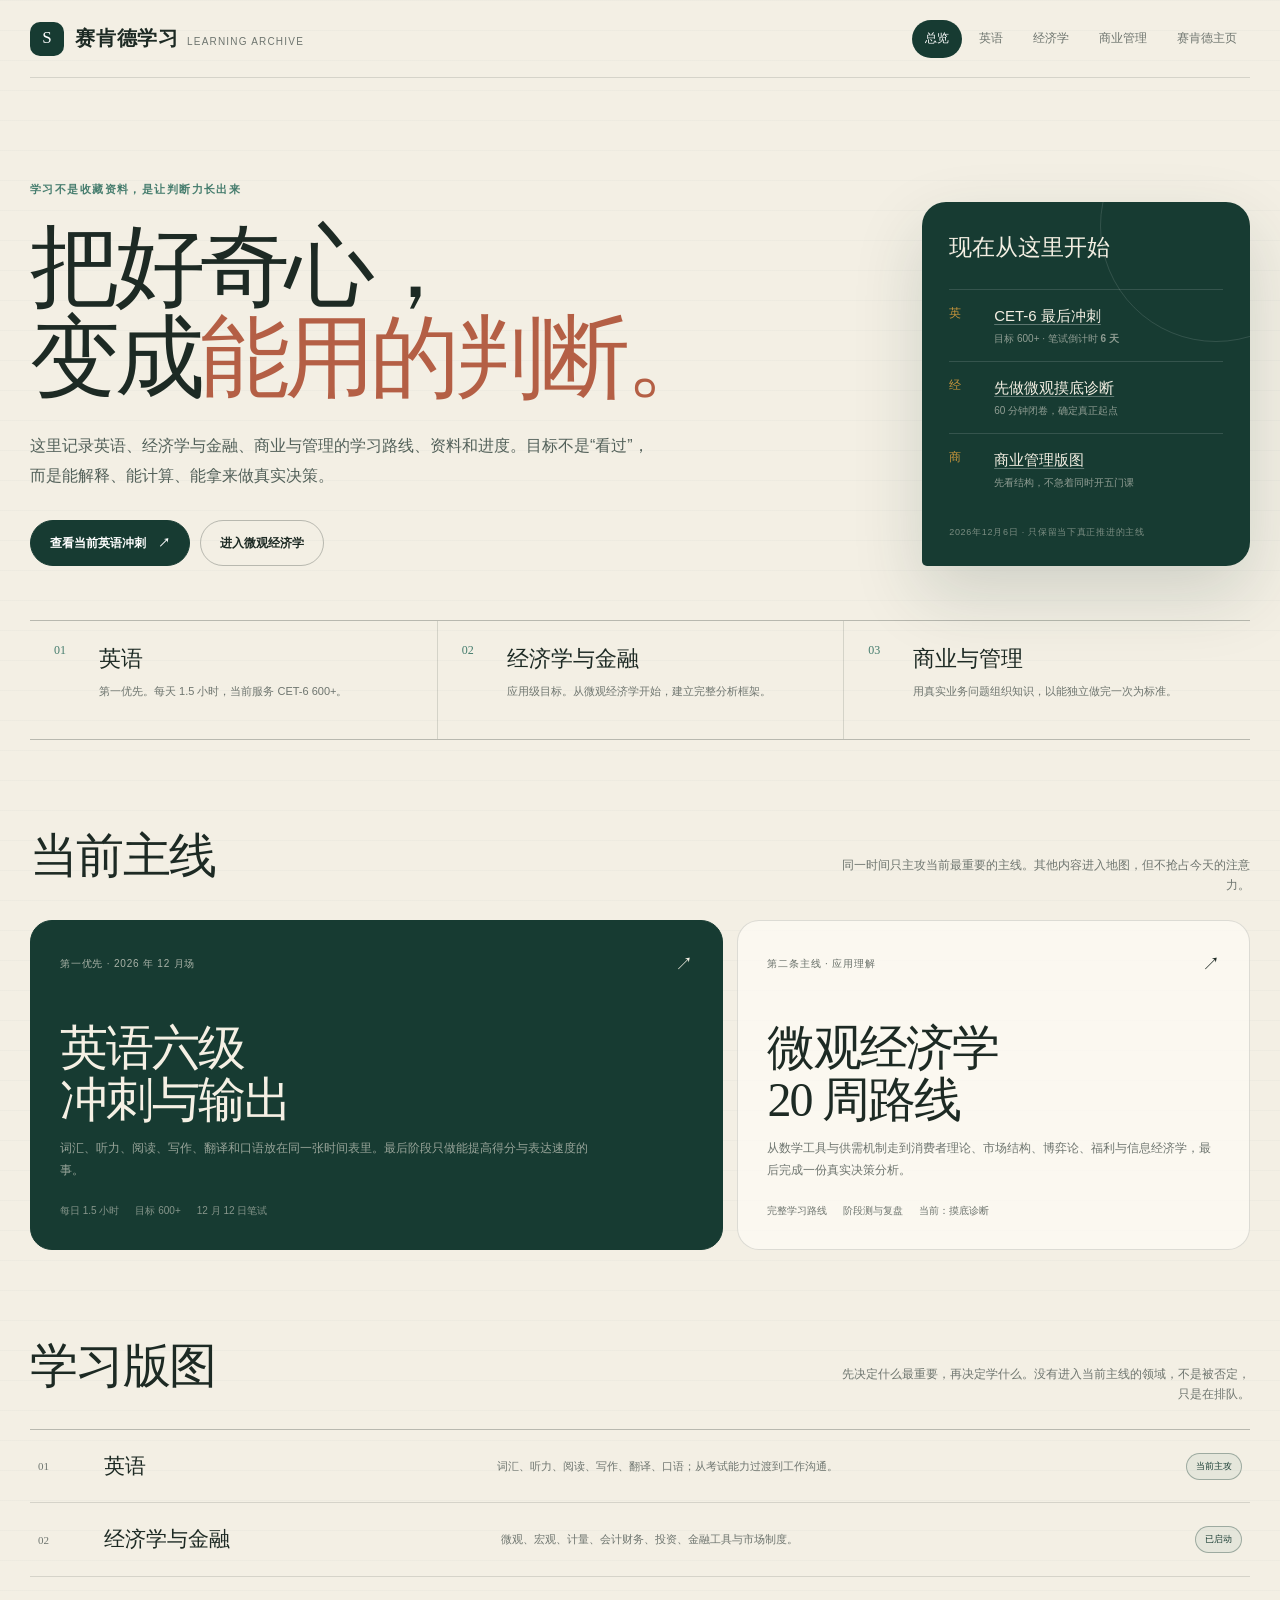
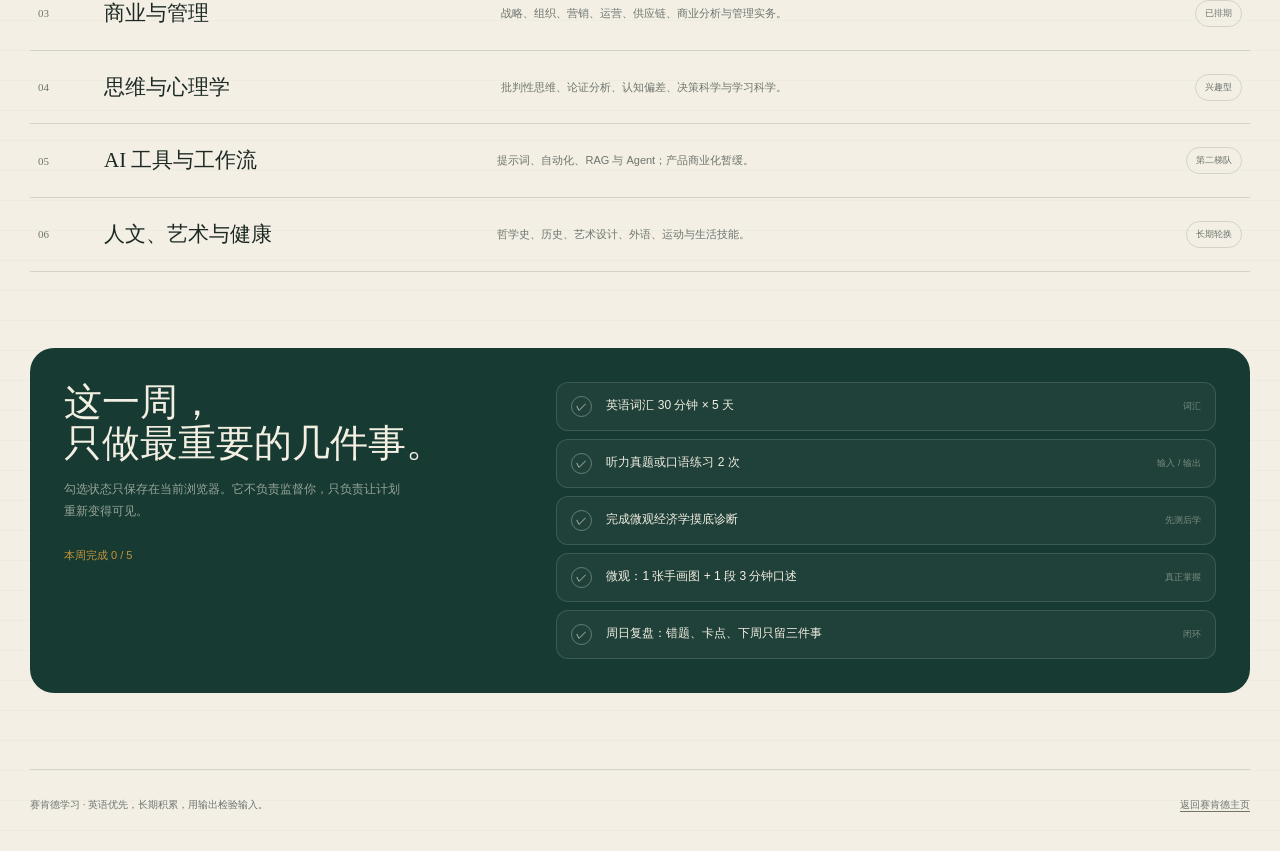
==== index.html @ c2c93872 "新增赛肯德学习站" ====
<!doctype html>
<html lang="zh-CN">
<head>
  <meta charset="utf-8" />
  <meta name="viewport" content="width=device-width, initial-scale=1, viewport-fit=cover" />
  <title>赛肯德学习｜把好奇心变成判断力</title>
  <meta name="description" content="赛肯德学习站：英语、经济学与金融、商业与管理的长期学习路线、资料与进度。" />
  <meta name="theme-color" content="#f3efe4" />
  <link rel="canonical" href="https://learn.saikende.cn/" />
  <meta property="og:title" content="赛肯德学习" />
  <meta property="og:description" content="英语、经济学与金融、商业与管理的长期学习档案。" />
  <meta property="og:url" content="https://learn.saikende.cn/" />
  <link rel="icon" href="data:image/svg+xml,%3Csvg xmlns='http://www.w3.org/2000/svg' viewBox='0 0 64 64'%3E%3Crect width='64' height='64' rx='17' fill='%23173b32'/%3E%3Cpath d='M18 18h28v7H18zm0 11h20v7H18zm0 11h28v7H18z' fill='%23f3efe4'/%3E%3C/svg%3E" />
  <link rel="stylesheet" href="./assets/site.css" />
  <link rel="stylesheet" href="./assets/content.css" />
</head>
<body>
  <header class="page-wrap site-head">
    <a class="brand" href="/" aria-label="赛肯德学习首页">
      <span class="brand-mark">S</span>
      <span class="brand-copy"><strong>赛肯德学习</strong><span>LEARNING ARCHIVE</span></span>
    </a>
    <nav class="site-nav" aria-label="主导航">
      <a href="/" aria-current="page">总览</a>
      <a href="./english/">英语</a>
      <a href="./economics/microeconomics/">经济学</a>
      <a href="./business/">商业管理</a>
      <a href="https://saikende.cn/">赛肯德主页</a>
    </nav>
  </header>

  <main class="page-wrap">
    <section class="home-hero" aria-labelledby="home-title">
      <div class="hero-copy">
        <p class="hero-mark">学习不是收藏资料，是让判断力长出来</p>
        <h1 id="home-title">把好奇心，<br />变成<em>能用的判断。</em></h1>
        <p class="hero-lead">这里记录英语、经济学与金融、商业与管理的学习路线、资料和进度。目标不是“看过”，而是能解释、能计算、能拿来做真实决策。</p>
        <div class="hero-actions">
          <a class="button button--primary" href="./english/">查看当前英语冲刺 <span aria-hidden="true">↗</span></a>
          <a class="button" href="./economics/microeconomics/">进入微观经济学</a>
        </div>
      </div>

      <aside class="today-card" aria-labelledby="today-title">
        <h2 id="today-title">现在从这里开始</h2>
        <ol class="today-list">
          <li>
            <span>英</span>
            <div><a href="./english/">CET-6 最后冲刺</a><small>目标 600+ · 笔试倒计时 <b data-days-to="2026-12-12">计算中</b></small></div>
          </li>
          <li>
            <span>经</span>
            <div><a href="./economics/microeconomics/diagnostic.html">先做微观摸底诊断</a><small>60 分钟闭卷，确定真正起点</small></div>
          </li>
          <li>
            <span>商</span>
            <div><a href="./business/">商业管理版图</a><small>先看结构，不急着同时开五门课</small></div>
          </li>
        </ol>
        <p class="today-date"><span data-current-date>今天</span> · 只保留当下真正推进的主线</p>
      </aside>
    </section>

    <section class="priority-band" aria-label="学习优先级">
      <article class="priority-item">
        <span>01</span>
        <div><h2>英语</h2><p>第一优先。每天 1.5 小时，当前服务 CET-6 600+。</p></div>
      </article>
      <article class="priority-item">
        <span>02</span>
        <div><h2>经济学与金融</h2><p>应用级目标。从微观经济学开始，建立完整分析框架。</p></div>
      </article>
      <article class="priority-item">
        <span>03</span>
        <div><h2>商业与管理</h2><p>用真实业务问题组织知识，以能独立做完一次为标准。</p></div>
      </article>
    </section>

    <section class="section" aria-labelledby="focus-title">
      <div class="section-heading">
        <h2 id="focus-title">当前主线</h2>
        <p>同一时间只主攻当前最重要的主线。其他内容进入地图，但不抢占今天的注意力。</p>
      </div>
      <div class="focus-grid">
        <a class="focus-card focus-card--dark" href="./english/">
          <div class="focus-top"><span class="focus-tag">第一优先 · 2026 年 12 月场</span><span class="focus-arrow" aria-hidden="true">↗</span></div>
          <h3>英语六级<br />冲刺与输出</h3>
          <p>词汇、听力、阅读、写作、翻译和口语放在同一张时间表里。最后阶段只做能提高得分与表达速度的事。</p>
          <div class="focus-meta"><span>每日 1.5 小时</span><span>目标 600+</span><span>12 月 12 日笔试</span></div>
        </a>
        <a class="focus-card" href="./economics/microeconomics/">
          <div class="focus-top"><span class="focus-tag">第二条主线 · 应用理解</span><span class="focus-arrow" aria-hidden="true">↗</span></div>
          <h3>微观经济学<br />20 周路线</h3>
          <p>从数学工具与供需机制走到消费者理论、市场结构、博弈论、福利与信息经济学，最后完成一份真实决策分析。</p>
          <div class="focus-meta"><span>完整学习路线</span><span>阶段测与复盘</span><span>当前：摸底诊断</span></div>
        </a>
      </div>
    </section>

    <section class="section" id="map" aria-labelledby="map-title">
      <div class="section-heading">
        <h2 id="map-title">学习版图</h2>
        <p>先决定什么最重要，再决定学什么。没有进入当前主线的领域，不是被否定，只是在排队。</p>
      </div>
      <ol class="map-list">
        <li class="map-row">
          <span>01</span><h3>英语</h3>
          <p>词汇、听力、阅读、写作、翻译、口语；从考试能力过渡到工作沟通。</p>
          <span class="map-status map-status--now">当前主攻</span>
        </li>
        <li class="map-row">
          <span>02</span><h3>经济学与金融</h3>
          <p>微观、宏观、计量、会计财务、投资、金融工具与市场制度。</p>
          <span class="map-status map-status--now">已启动</span>
        </li>
        <li class="map-row">
          <span>03</span><h3>商业与管理</h3>
          <p>战略、组织、营销、运营、供应链、商业分析与管理实务。</p>
          <span class="map-status">已排期</span>
        </li>
        <li class="map-row">
          <span>04</span><h3>思维与心理学</h3>
          <p>批判性思维、论证分析、认知偏差、决策科学与学习科学。</p>
          <span class="map-status">兴趣型</span>
        </li>
        <li class="map-row">
          <span>05</span><h3>AI 工具与工作流</h3>
          <p>提示词、自动化、RAG 与 Agent；产品商业化暂缓。</p>
          <span class="map-status">第二梯队</span>
        </li>
        <li class="map-row">
          <span>06</span><h3>人文、艺术与健康</h3>
          <p>哲学史、历史、艺术设计、外语、运动与生活技能。</p>
          <span class="map-status">长期轮换</span>
        </li>
      </ol>
    </section>

    <section class="section" aria-labelledby="weekly-title">
      <div class="weekly-panel" data-check-group>
        <div class="weekly-intro">
          <h2 id="weekly-title">这一周，<br />只做最重要的几件事。</h2>
          <p>勾选状态只保存在当前浏览器。它不负责监督你，只负责让计划重新变得可见。</p>
          <span class="weekly-count" data-check-count>本周进度</span>
        </div>
        <div class="check-list">
          <button class="check-item" type="button" data-check="words" aria-pressed="false"><span class="check-box">✓</span><span>英语词汇 30 分钟 × 5 天</span><small>词汇</small></button>
          <button class="check-item" type="button" data-check="listening" aria-pressed="false"><span class="check-box">✓</span><span>听力真题或口语练习 2 次</span><small>输入 / 输出</small></button>
          <button class="check-item" type="button" data-check="diagnostic" aria-pressed="false"><span class="check-box">✓</span><span>完成微观经济学摸底诊断</span><small>先测后学</small></button>
          <button class="check-item" type="button" data-check="micro" aria-pressed="false"><span class="check-box">✓</span><span>微观：1 张手画图 + 1 段 3 分钟口述</span><small>真正掌握</small></button>
          <button class="check-item" type="button" data-check="review" aria-pressed="false"><span class="check-box">✓</span><span>周日复盘：错题、卡点、下周只留三件事</span><small>闭环</small></button>
        </div>
      </div>
    </section>
  </main>

  <footer class="page-wrap site-footer">
    <p>赛肯德学习 · 英语优先，长期积累，用输出检验输入。</p>
    <p><a href="https://saikende.cn/">返回赛肯德主页</a></p>
  </footer>

  <script src="./assets/app.js"></script>
</body>
</html>
---- assets/site.css ----
:root {
  color-scheme: light;
  --paper: #f3efe4;
  --paper-2: #e9e2d3;
  --surface: #fffdf7;
  --ink: #1d2a24;
  --muted: #6e756f;
  --forest: #173b32;
  --forest-2: #245348;
  --mint: #467d6e;
  --ochre: #c5933b;
  --clay: #b45f45;
  --line: rgba(29, 42, 36, .14);
  --line-strong: rgba(29, 42, 36, .28);
  --focus: #b87420;
  --serif: "Songti SC", "STSong", "Noto Serif CJK SC", "Times New Roman", serif;
  --sans: "Hiragino Sans GB", "Microsoft YaHei", "Noto Sans CJK SC", sans-serif;
}
* { box-sizing: border-box; }
html { min-width: 320px; scroll-behavior: smooth; background: var(--paper); }
body {
  margin: 0;
  color: var(--ink);
  background:
    linear-gradient(rgba(23,59,50,.025) 1px, transparent 1px),
    var(--paper);
  background-size: 100% 30px;
  font-family: var(--sans);
  font-size: 15px;
  line-height: 1.65;
  overflow-x: hidden;
  -webkit-font-smoothing: antialiased;
  text-rendering: optimizeLegibility;
}
a { color: inherit; }
button { font: inherit; color: inherit; }
:focus-visible { outline: 3px solid var(--focus); outline-offset: 3px; }
.page-wrap { width: min(calc(100% - 40px), 1220px); margin: 0 auto; }

.site-head {
  min-height: 78px;
  display: flex;
  align-items: center;
  justify-content: space-between;
  gap: 28px;
  border-bottom: 1px solid var(--line);
}
.brand { display: inline-flex; align-items: center; gap: 11px; text-decoration: none; }
.brand-mark {
  display: grid;
  width: 34px;
  height: 34px;
  place-items: center;
  border-radius: 10px;
  color: #fff;
  background: var(--forest);
  font-family: var(--serif);
  font-size: 17px;
}
.brand-copy { display: flex; align-items: baseline; gap: 8px; }
.brand-copy strong { font-family: var(--serif); font-size: 20px; font-weight: 600; letter-spacing: .04em; }
.brand-copy span { color: var(--muted); font-size: 10px; letter-spacing: .12em; }
.site-nav { display: flex; align-items: center; gap: 4px; }
.site-nav a {
  display: inline-flex;
  align-items: center;
  min-height: 38px;
  padding: 0 13px;
  border-radius: 999px;
  color: var(--muted);
  font-size: 12px;
  text-decoration: none;
  transition: color .16s ease, background .16s ease;
}
.site-nav a:hover { color: var(--ink); background: rgba(255,255,255,.55); }
.site-nav a[aria-current="page"] { color: #fff; background: var(--forest); }
.home-hero {
  display: grid;
  grid-template-columns: minmax(0, 1.42fr) minmax(300px, .58fr);
  gap: clamp(38px, 7vw, 96px);
  align-items: end;
  padding: clamp(52px, 8vw, 106px) 0 54px;
}
.hero-copy { max-width: 760px; }
.hero-mark { margin: 0 0 22px; color: var(--mint); font-size: 11px; font-weight: 700; letter-spacing: .13em; }
.home-hero h1,
.track-hero h1 {
  margin: 0;
  font-family: var(--serif);
  font-size: clamp(50px, 7vw, 92px);
  font-weight: 500;
  line-height: 1.02;
  letter-spacing: -.055em;
}
.home-hero h1 em { font-style: normal; color: var(--clay); }
.hero-lead { max-width: 630px; margin: 28px 0 0; color: #526059; font-size: 16px; line-height: 1.85; }
.hero-actions { display: flex; flex-wrap: wrap; gap: 10px; margin-top: 30px; }
.button {
  display: inline-flex;
  align-items: center;
  gap: 12px;
  min-height: 46px;
  padding: 0 19px;
  border: 1px solid var(--line-strong);
  border-radius: 999px;
  font-size: 12px;
  font-weight: 650;
  text-decoration: none;
  transition: transform .18s ease, background .18s ease;
}
.button:hover { transform: translateY(-2px); }
.button--primary { color: #fff; background: var(--forest); border-color: var(--forest); }
.today-card {
  position: relative;
  overflow: hidden;
  padding: 27px;
  border-radius: 24px 24px 24px 5px;
  color: #f4efe3;
  background: var(--forest);
  box-shadow: 0 28px 70px rgba(23,59,50,.16);
}
.today-card::before {
  position: absolute;
  top: -92px;
  right: -82px;
  width: 230px;
  height: 230px;
  border: 1px solid rgba(255,255,255,.12);
  border-radius: 50%;
  content: "";
}
.today-card h2 { margin: 0 0 22px; font-family: var(--serif); font-size: 23px; font-weight: 500; }
.today-list { display: grid; gap: 0; margin: 0; padding: 0; list-style: none; }
.today-list li { display: grid; grid-template-columns: 34px 1fr; gap: 11px; padding: 14px 0; border-top: 1px solid rgba(255,255,255,.13); }
.today-list span { color: var(--ochre); font-family: var(--serif); font-size: 12px; }
.today-list a { text-decoration-color: rgba(255,255,255,.3); text-underline-offset: 3px; }
.today-list small { display: block; margin-top: 2px; color: rgba(244,239,227,.55); font-size: 10px; }
.today-date { margin: 19px 0 0; color: rgba(244,239,227,.45); font-size: 9px; letter-spacing: .08em; }

.priority-band {
  display: grid;
  grid-template-columns: repeat(3, 1fr);
  margin: 0 0 76px;
  border-top: 1px solid var(--line-strong);
  border-bottom: 1px solid var(--line-strong);
}
.priority-item { min-height: 118px; padding: 20px 24px; display: grid; grid-template-columns: 32px 1fr; gap: 13px; }
.priority-item + .priority-item { border-left: 1px solid var(--line); }
.priority-item > span { color: var(--mint); font-family: var(--serif); font-size: 12px; }
.priority-item h2 { margin: 0 0 5px; font-family: var(--serif); font-size: 22px; font-weight: 500; }
.priority-item p { margin: 0; color: var(--muted); font-size: 11px; line-height: 1.6; }

.section { padding: 0 0 76px; }
.section-heading { display: flex; align-items: end; justify-content: space-between; gap: 24px; margin-bottom: 24px; }
.section-heading h2 { margin: 0; font-family: var(--serif); font-size: clamp(32px, 4vw, 48px); font-weight: 500; letter-spacing: -.035em; }
.section-heading p { max-width: 410px; margin: 0; color: var(--muted); font-size: 12px; line-height: 1.7; text-align: right; }
.focus-grid { display: grid; grid-template-columns: 1.15fr .85fr; gap: 14px; }
.focus-card {
  position: relative;
  min-height: 330px;
  padding: 29px;
  display: flex;
  flex-direction: column;
  border: 1px solid var(--line);
  border-radius: 22px;
  background: rgba(255,253,247,.68);
  text-decoration: none;
  transition: transform .2s ease, border-color .2s ease;
}
.focus-card:hover { transform: translateY(-3px); border-color: var(--line-strong); }
.focus-card--dark { color: #f5f0e4; background: var(--forest); border-color: var(--forest); }
.focus-top { display: flex; align-items: center; justify-content: space-between; gap: 16px; }
.focus-tag { font-size: 10px; letter-spacing: .08em; opacity: .66; }
.focus-arrow { font-size: 18px; }
.focus-card h3 { max-width: 560px; margin: auto 0 12px; font-family: var(--serif); font-size: clamp(32px, 4vw, 48px); font-weight: 500; line-height: 1.08; letter-spacing: -.04em; }
.focus-card p { max-width: 540px; margin: 0; color: var(--muted); font-size: 12px; line-height: 1.8; }
.focus-card--dark p { color: rgba(245,240,228,.58); }
.focus-meta { display: flex; flex-wrap: wrap; gap: 8px 16px; margin-top: 22px; color: var(--muted); font-size: 10px; }
.focus-card--dark .focus-meta { color: rgba(245,240,228,.5); }

.map-list { margin: 0; padding: 0; list-style: none; border-top: 1px solid var(--line-strong); }
.map-row { display: grid; grid-template-columns: 48px minmax(150px, .56fr) 1fr auto; gap: 18px; align-items: center; padding: 19px 8px; border-bottom: 1px solid var(--line); }
.map-row > span:first-child { color: var(--muted); font-family: var(--serif); font-size: 11px; }
.map-row h3 { margin: 0; font-family: var(--serif); font-size: 21px; font-weight: 500; }
.map-row p { margin: 0; color: var(--muted); font-size: 11px; line-height: 1.7; }
.map-status { padding: 5px 9px; border: 1px solid var(--line); border-radius: 999px; color: var(--muted); font-size: 9px; white-space: nowrap; }
.map-status--now { color: var(--forest); border-color: rgba(23,59,50,.35); background: rgba(70,125,110,.08); }

.weekly-panel {
  display: grid;
  grid-template-columns: .82fr 1.18fr;
  gap: 34px;
  padding: 34px;
  border-radius: 24px;
  color: #f4efe3;
  background: var(--forest);
}
.weekly-intro h2 { margin: 0 0 14px; font-family: var(--serif); font-size: 38px; font-weight: 500; line-height: 1.1; }
.weekly-intro p { max-width: 340px; margin: 0; color: rgba(244,239,227,.58); font-size: 12px; line-height: 1.8; }
.weekly-count { display: inline-block; margin-top: 24px; color: var(--ochre); font-size: 11px; }
.check-list { display: grid; gap: 8px; }
.check-item {
  width: 100%;
  min-height: 49px;
  padding: 10px 14px;
  display: grid;
  grid-template-columns: 24px 1fr auto;
  gap: 11px;
  align-items: center;
  border: 1px solid rgba(255,255,255,.13);
  border-radius: 12px;
  color: #f4efe3;
  background: rgba(255,255,255,.035);
  text-align: left;
  cursor: pointer;
}
.check-box { display: grid; width: 21px; height: 21px; place-items: center; border: 1px solid rgba(255,255,255,.3); border-radius: 50%; font-size: 11px; }
.check-item span:nth-child(2) { font-size: 12px; }
.check-item small { color: rgba(244,239,227,.43); font-size: 9px; }
.check-item[aria-pressed="true"] { color: rgba(244,239,227,.5); background: rgba(255,255,255,.07); }
.check-item[aria-pressed="true"] span:nth-child(2) { text-decoration: line-through; }
.check-item[aria-pressed="true"] .check-box { color: var(--forest); background: var(--ochre); border-color: var(--ochre); }

.site-footer { display: flex; justify-content: space-between; gap: 24px; padding: 27px 0 38px; border-top: 1px solid var(--line); color: var(--muted); font-size: 10px; }
.site-footer p { margin: 0; }
.site-footer a { text-underline-offset: 3px; }

.track-hero { display: grid; grid-template-columns: 1.3fr .7fr; gap: 40px; align-items: end; padding: 58px 0 48px; border-bottom: 1px solid var(--line-strong); }
.track-hero h1 { font-size: clamp(48px, 6vw, 82px); }
.track-hero .hero-lead { max-width: 680px; }
.track-aside { padding: 24px 0 2px; }
.stat-grid { display: grid; grid-template-columns: repeat(2, 1fr); gap: 1px; background: var(--line); border: 1px solid var(--line); }
.stat { padding: 17px; background: var(--surface); }
.stat small { display: block; margin-bottom: 7px; color: var(--muted); font-size: 9px; }
.stat strong { font-family: var(--serif); font-size: 23px; font-weight: 500; }
.back-link { display: inline-flex; margin-bottom: 18px; color: var(--muted); font-size: 10px; text-decoration: none; }
.back-link:hover { color: var(--ink); }

@media (max-width: 880px) {
  .home-hero, .track-hero { grid-template-columns: 1fr; }
  .today-card { max-width: 600px; }
  .priority-band { grid-template-columns: 1fr; }
  .priority-item + .priority-item { border-top: 1px solid var(--line); border-left: 0; }
  .focus-grid, .weekly-panel { grid-template-columns: 1fr; }
  .map-row { grid-template-columns: 36px 1fr auto; }
  .map-row p { grid-column: 2 / -1; }
  .track-aside { max-width: 580px; }
}
@media (max-width: 620px) {
  .page-wrap { width: min(calc(100% - 28px), 1220px); }
  .site-head { min-height: 68px; align-items: center; flex-wrap: wrap; gap: 6px; padding: 13px 0 10px; }
  .brand-copy span { display: none; }
  .site-nav { flex: 0 0 100%; gap: 2px; justify-content: space-between; }
  .site-nav a { min-height: 31px; padding: 0 7px; font-size: 10px; }
  .home-hero { padding: 38px 0 36px; }
  .home-hero h1 { font-size: clamp(38px, 11vw, 50px); }
  .hero-lead { font-size: 14px; }
  .priority-band { margin-bottom: 56px; }
  .section { padding-bottom: 56px; }
  .section-heading { display: block; }
  .section-heading p { margin-top: 10px; text-align: left; }
  .focus-card { min-height: 290px; padding: 23px; }
  .map-row { grid-template-columns: 30px 1fr; gap: 10px 12px; }
  .map-status { justify-self: start; grid-column: 2; }
  .weekly-panel { padding: 24px 19px; }
  .check-item { grid-template-columns: 24px 1fr; }
  .check-item small { display: none; }
  .site-footer { display: block; line-height: 1.7; }
  .site-footer p + p { margin-top: 6px; }
  .track-hero { padding: 40px 0 36px; }
  .track-hero h1 { font-size: clamp(43px, 13vw, 60px); }
}
@media (prefers-reduced-motion: reduce) {
  html { scroll-behavior: auto; }
  *, *::before, *::after { transition-duration: .01ms !important; }
}
---- assets/content.css ----
.article-shell {
  display: grid;
  grid-template-columns: 220px minmax(0, 1fr);
  gap: clamp(38px, 7vw, 92px);
  padding: 48px 0 78px;
}
.side-index { position: sticky; top: 24px; align-self: start; }
.side-index h2 { margin: 0 0 15px; color: var(--muted); font-size: 9px; font-weight: 650; letter-spacing: .11em; }
.side-index nav { display: grid; gap: 0; border-top: 1px solid var(--line); }
.side-index a { padding: 10px 0; border-bottom: 1px solid var(--line); color: var(--muted); font-size: 11px; line-height: 1.5; text-decoration: none; }
.side-index a:hover { color: var(--ink); }
.side-note { margin: 20px 0 0; color: var(--muted); font-size: 9px; line-height: 1.7; }
.content { min-width: 0; max-width: 840px; }
.content-section { padding: 0 0 54px; scroll-margin-top: 24px; }
.content-section + .content-section { border-top: 1px solid var(--line); padding-top: 44px; }
.section-kicker { margin: 0 0 7px; color: var(--mint); font-size: 9px; font-weight: 700; letter-spacing: .1em; }
.content h2 { margin: 0 0 18px; font-family: var(--serif); font-size: clamp(29px, 3.4vw, 41px); font-weight: 500; line-height: 1.15; letter-spacing: -.035em; }
.content h3 { margin: 0 0 9px; font-family: var(--serif); font-size: 24px; font-weight: 500; line-height: 1.25; }
.content p { margin: 0 0 15px; color: #536159; font-size: 13px; line-height: 1.9; }
.content p strong { color: var(--ink); }
.lead-box {
  margin: 0 0 28px;
  padding: 24px 26px;
  border-left: 3px solid var(--ochre);
  border-radius: 0 16px 16px 0;
  background: rgba(255,253,247,.7);
}
.lead-box p:last-child { margin-bottom: 0; }
.rule-grid { display: grid; grid-template-columns: repeat(3, 1fr); gap: 10px; margin: 22px 0 0; }
.rule { min-height: 130px; padding: 18px; border: 1px solid var(--line); border-radius: 16px; background: rgba(255,253,247,.55); }
.rule span { color: var(--clay); font-family: var(--serif); font-size: 12px; }
.rule h3 { margin: 22px 0 5px; font-size: 18px; }
.rule p { margin: 0; font-size: 10px; line-height: 1.7; }
.stage-list { display: grid; gap: 10px; }
.stage {
  padding: 0;
  border: 1px solid var(--line);
  border-radius: 16px;
  background: rgba(255,253,247,.62);
  overflow: hidden;
}
.stage summary {
  padding: 19px 21px;
  display: grid;
  grid-template-columns: 54px 1fr auto;
  gap: 15px;
  align-items: center;
  cursor: pointer;
  list-style: none;
}
.stage summary::-webkit-details-marker { display: none; }
.stage summary > span:first-child { color: var(--mint); font-family: var(--serif); font-size: 11px; }
.stage summary h3 { margin: 0; font-size: 20px; }
.stage summary small { display: block; margin-top: 2px; color: var(--muted); font-size: 9px; }
.stage summary::after { content: "+"; color: var(--muted); font-family: var(--serif); font-size: 20px; }
.stage[open] summary::after { content: "−"; }
.stage[open] summary { border-bottom: 1px solid var(--line); background: rgba(70,125,110,.055); }
.stage-body { padding: 21px; }
.stage-body p:last-child { margin-bottom: 0; }
.dod-list { margin: 13px 0 0; padding: 0 0 0 19px; color: #536159; font-size: 12px; line-height: 1.8; }
.dod-list li { padding-left: 3px; }
.dod-list li::marker { color: var(--mint); }
.example { margin-top: 18px; padding: 14px 16px; border-radius: 11px; color: #6c4a29; background: #f3e6cb; font-size: 11px; line-height: 1.75; }
.example strong { color: #50331a; }

.diagnostic-actions { display: flex; flex-wrap: wrap; gap: 10px; margin: 22px 0 34px; }
.question-group { padding: 0 0 45px; }
.question-group + .question-group { border-top: 1px solid var(--line); padding-top: 40px; }
.group-head { display: grid; grid-template-columns: 44px 1fr auto; gap: 16px; align-items: baseline; margin-bottom: 22px; }
.group-letter { display: grid; width: 38px; height: 38px; place-items: center; border-radius: 50%; color: #fff; background: var(--forest); font-family: var(--serif); font-size: 16px; }
.group-head h2 { margin: 0; }
.group-head span { color: var(--muted); font-size: 10px; }
.question { padding: 17px 0; border-top: 1px solid rgba(29,42,36,.09); }
.question:first-of-type { border-top: 0; }
.question h3 { display: grid; grid-template-columns: 38px 1fr; gap: 7px; margin: 0 0 6px; font-family: var(--sans); font-size: 13px; font-weight: 650; line-height: 1.7; }
.question h3 span { color: var(--clay); font-family: var(--serif); font-weight: 500; }
.question p { margin: 0 0 0 45px; font-size: 12px; line-height: 1.8; }
.answer-key { margin-top: 12px; padding: 24px; border-radius: 18px; color: #f4efe3; background: var(--forest); }
.answer-key summary { cursor: pointer; font-family: var(--serif); font-size: 23px; }
.answer-table { width: 100%; margin-top: 20px; border-collapse: collapse; font-size: 11px; line-height: 1.7; }
.answer-table th, .answer-table td { padding: 11px 12px; border-top: 1px solid rgba(255,255,255,.13); text-align: left; vertical-align: top; }
.answer-table th { width: 58px; color: var(--ochre); font-family: var(--serif); font-weight: 500; }
.score-table { width: 100%; margin: 15px 0 0; border-collapse: collapse; font-size: 12px; }
.score-table th, .score-table td { padding: 12px 14px; border-bottom: 1px solid var(--line); text-align: left; }
.score-table th { color: var(--muted); font-size: 9px; font-weight: 650; letter-spacing: .05em; }
.score-table td:first-child { font-family: var(--serif); font-size: 17px; }
.signal-list { margin: 18px 0 0; padding: 0; list-style: none; }
.signal-list li { padding: 10px 0 10px 22px; border-top: 1px solid var(--line); color: #536159; font-size: 11px; }
.signal-list li::before { float: left; margin-left: -22px; color: var(--clay); content: "→"; }

.exam-strip { display: grid; grid-template-columns: repeat(3, 1fr); gap: 1px; margin: 0 0 38px; border: 1px solid var(--line); background: var(--line); }
.exam-strip div { min-height: 116px; padding: 18px; background: var(--surface); }
.exam-strip small { display: block; margin-bottom: 8px; color: var(--muted); font-size: 9px; }
.exam-strip strong { font-family: var(--serif); font-size: 27px; font-weight: 500; line-height: 1.2; }
.exam-strip p { margin: 5px 0 0; color: var(--muted); font-size: 9px; line-height: 1.5; }
.week-plan { margin: 0; padding: 0; list-style: none; border-top: 1px solid var(--line-strong); }
.week-plan li { display: grid; grid-template-columns: 130px 1fr; gap: 22px; padding: 20px 0; border-bottom: 1px solid var(--line); }
.week-plan time { color: var(--clay); font-family: var(--serif); font-size: 14px; }
.week-plan h3 { margin: 0 0 4px; font-size: 19px; }
.week-plan p { margin: 0; font-size: 11px; }
.daily-table, .map-table { width: 100%; border-collapse: collapse; font-size: 11px; }
.daily-table th, .daily-table td, .map-table th, .map-table td { padding: 12px 10px; border-bottom: 1px solid var(--line); text-align: left; vertical-align: top; }
.daily-table th, .map-table th { color: var(--muted); font-size: 9px; font-weight: 650; letter-spacing: .04em; }
.daily-table td:first-child { font-family: var(--serif); font-size: 15px; white-space: nowrap; }
.resource-list { margin: 0; padding: 0; list-style: none; border-top: 1px solid var(--line); }
.resource-list li { display: grid; grid-template-columns: 120px 1fr; gap: 18px; padding: 14px 0; border-bottom: 1px solid var(--line); font-size: 11px; }
.resource-list span { color: var(--muted); }
.resource-list a { text-underline-offset: 3px; }
.layer { padding: 20px 0; border-top: 1px solid var(--line); }
.layer-head { display: flex; align-items: baseline; justify-content: space-between; gap: 18px; }
.layer h3 { margin: 0; }
.layer-head span { color: var(--muted); font-size: 9px; }
.layer p { margin: 8px 0 0; }
.tag-list { display: flex; flex-wrap: wrap; gap: 6px; margin-top: 13px; }
.tag { padding: 5px 9px; border: 1px solid var(--line); border-radius: 999px; color: var(--muted); font-size: 9px; }

@media (max-width: 820px) {
  .article-shell { grid-template-columns: 1fr; padding-top: 34px; }
  .side-index { position: static; }
  .side-index nav { grid-template-columns: repeat(2, 1fr); }
  .side-index a { padding-right: 10px; }
  .side-note { display: none; }
  .content { max-width: none; }
}
@media (max-width: 620px) {
  .rule-grid, .exam-strip { grid-template-columns: 1fr; }
  .stage summary { grid-template-columns: 40px 1fr auto; padding: 16px; }
  .stage summary h3 { font-size: 18px; }
  .stage-body { padding: 17px; }
  .group-head { grid-template-columns: 38px 1fr; }
  .group-head span { grid-column: 2; }
  .question p { margin-left: 0; }
  .answer-key { padding: 18px; }
  .answer-table th, .answer-table td { padding: 9px 7px; }
  .week-plan li { grid-template-columns: 1fr; gap: 6px; }
  .resource-list li { grid-template-columns: 1fr; gap: 3px; }
  .side-index nav { grid-template-columns: 1fr 1fr; }
}
@media print {
  .site-head, .site-footer, .diagnostic-actions, .back-link { display: none !important; }
  body { background: #fff; }
  .page-wrap { width: 100%; }
  .track-hero { padding-top: 0; }
  .article-shell { display: block; padding: 0; }
  .answer-key { color: #000; background: #fff; border: 1px solid #bbb; }
  .answer-table th, .answer-table td { border-color: #bbb; }
  .answer-table th { color: #000; }
}
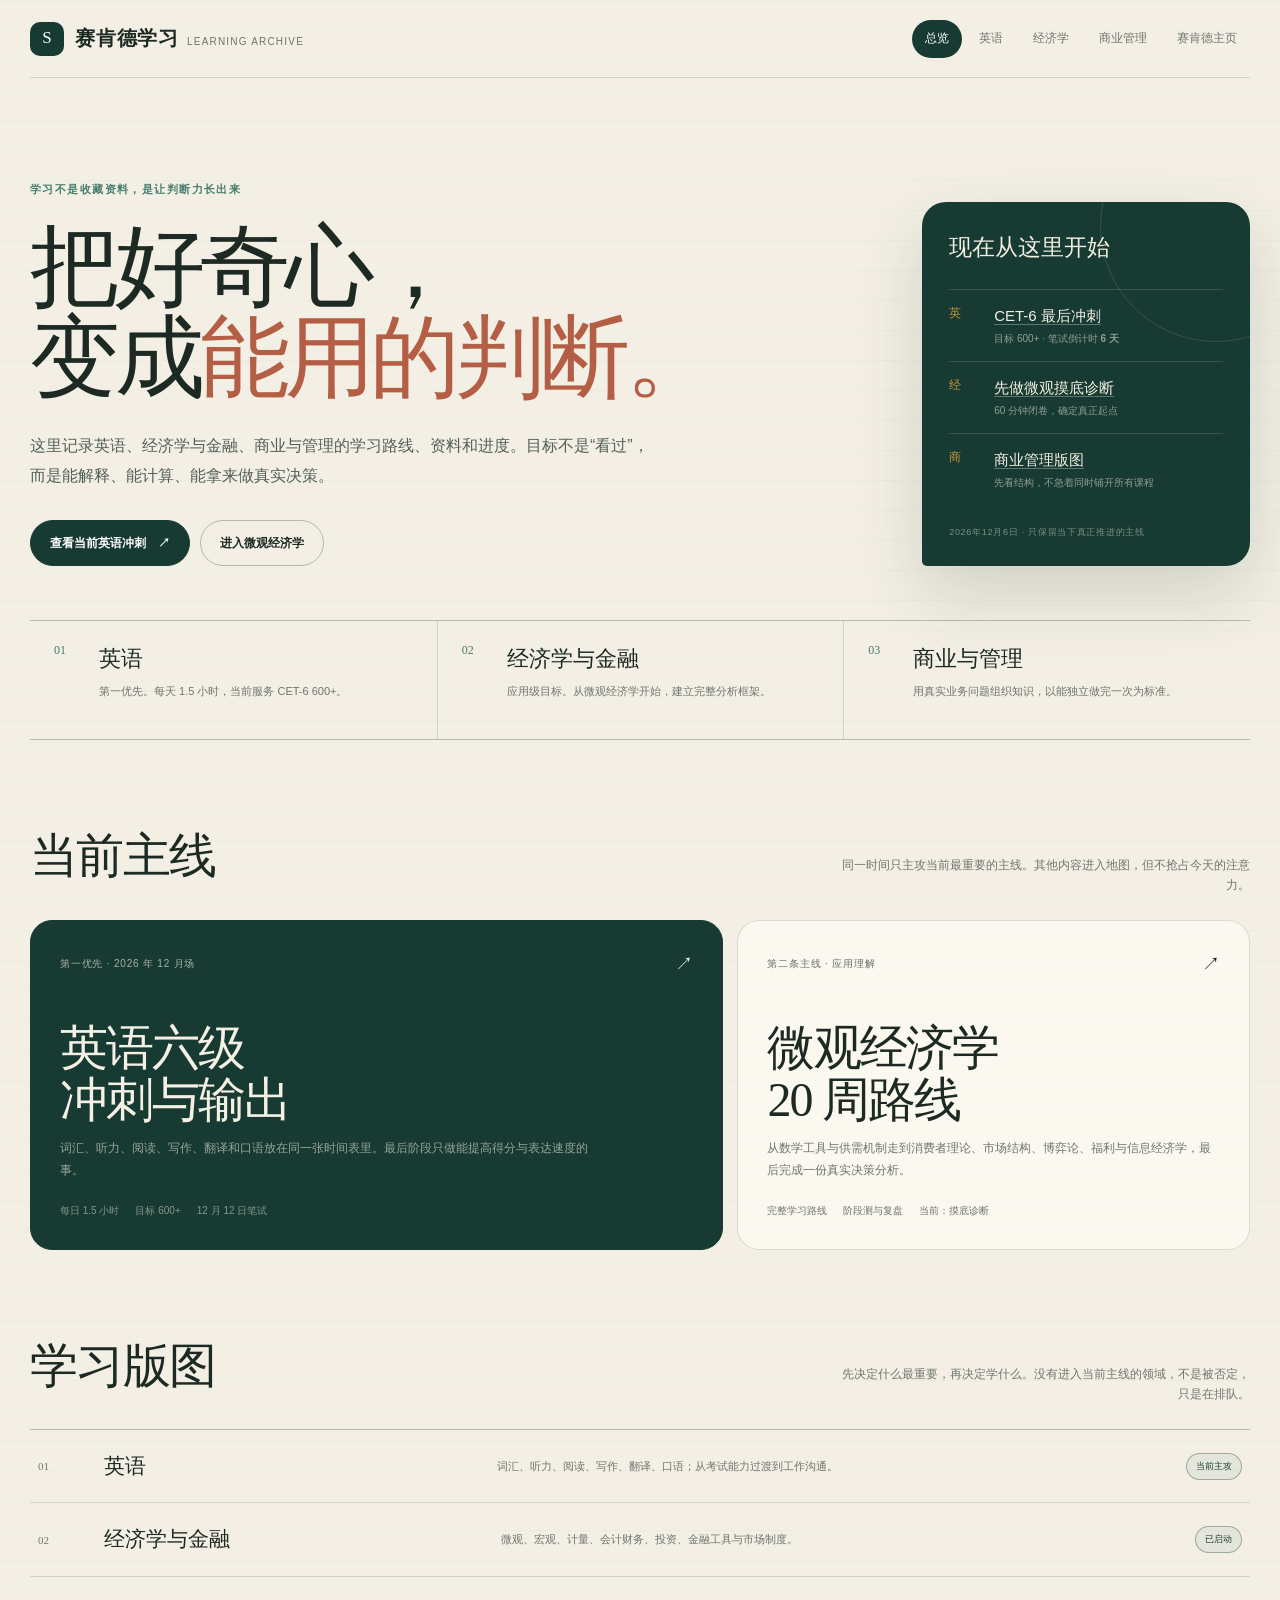
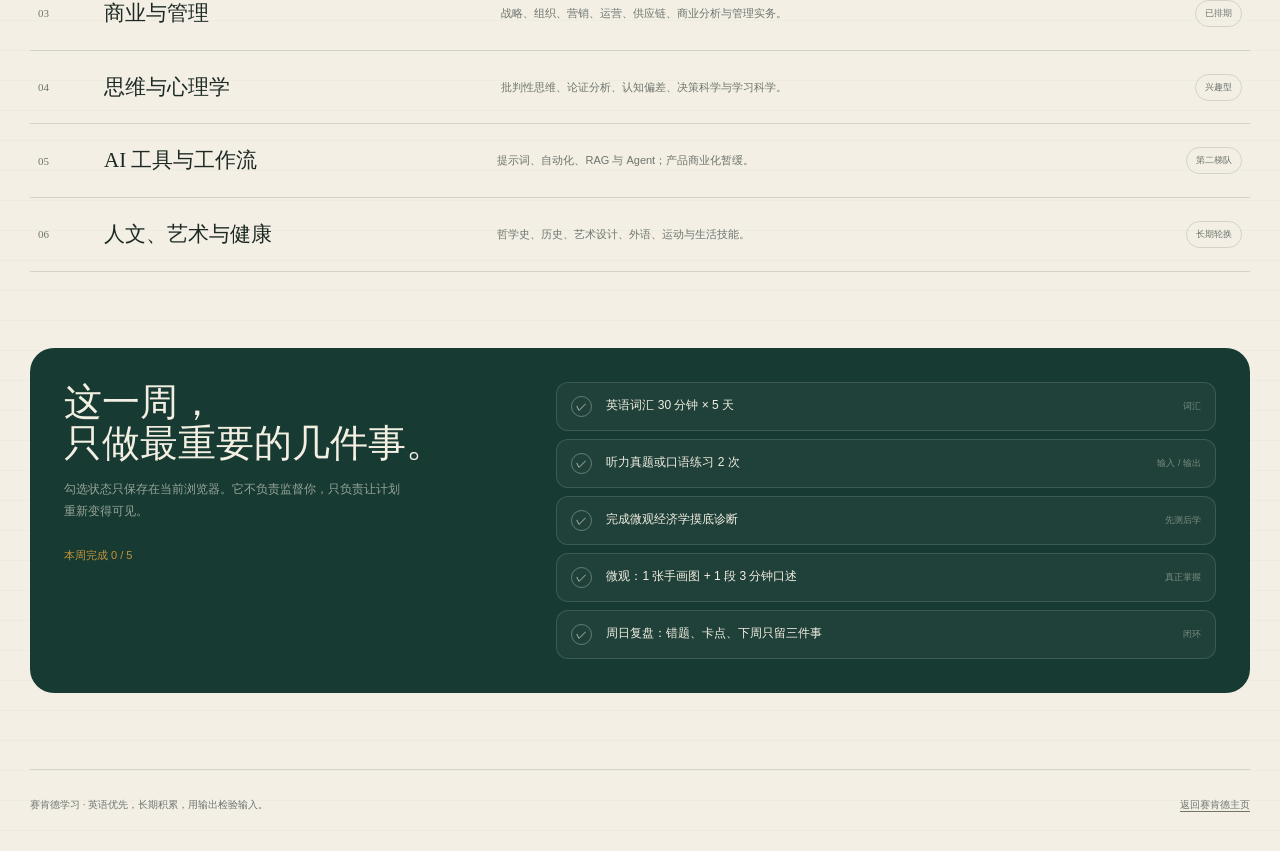
==== commit 0ac55635: "移除界面的固定数量表达" ====
--- a/index.html
+++ b/index.html
@@ -54,7 +54,7 @@
           </li>
           <li>
             <span>商</span>
-            <div><a href="./business/">商业管理版图</a><small>先看结构，不急着同时开五门课</small></div>
+            <div><a href="./business/">商业管理版图</a><small>先看结构，不急着同时铺开所有课程</small></div>
           </li>
         </ol>
         <p class="today-date"><span data-current-date>今天</span> · 只保留当下真正推进的主线</p>
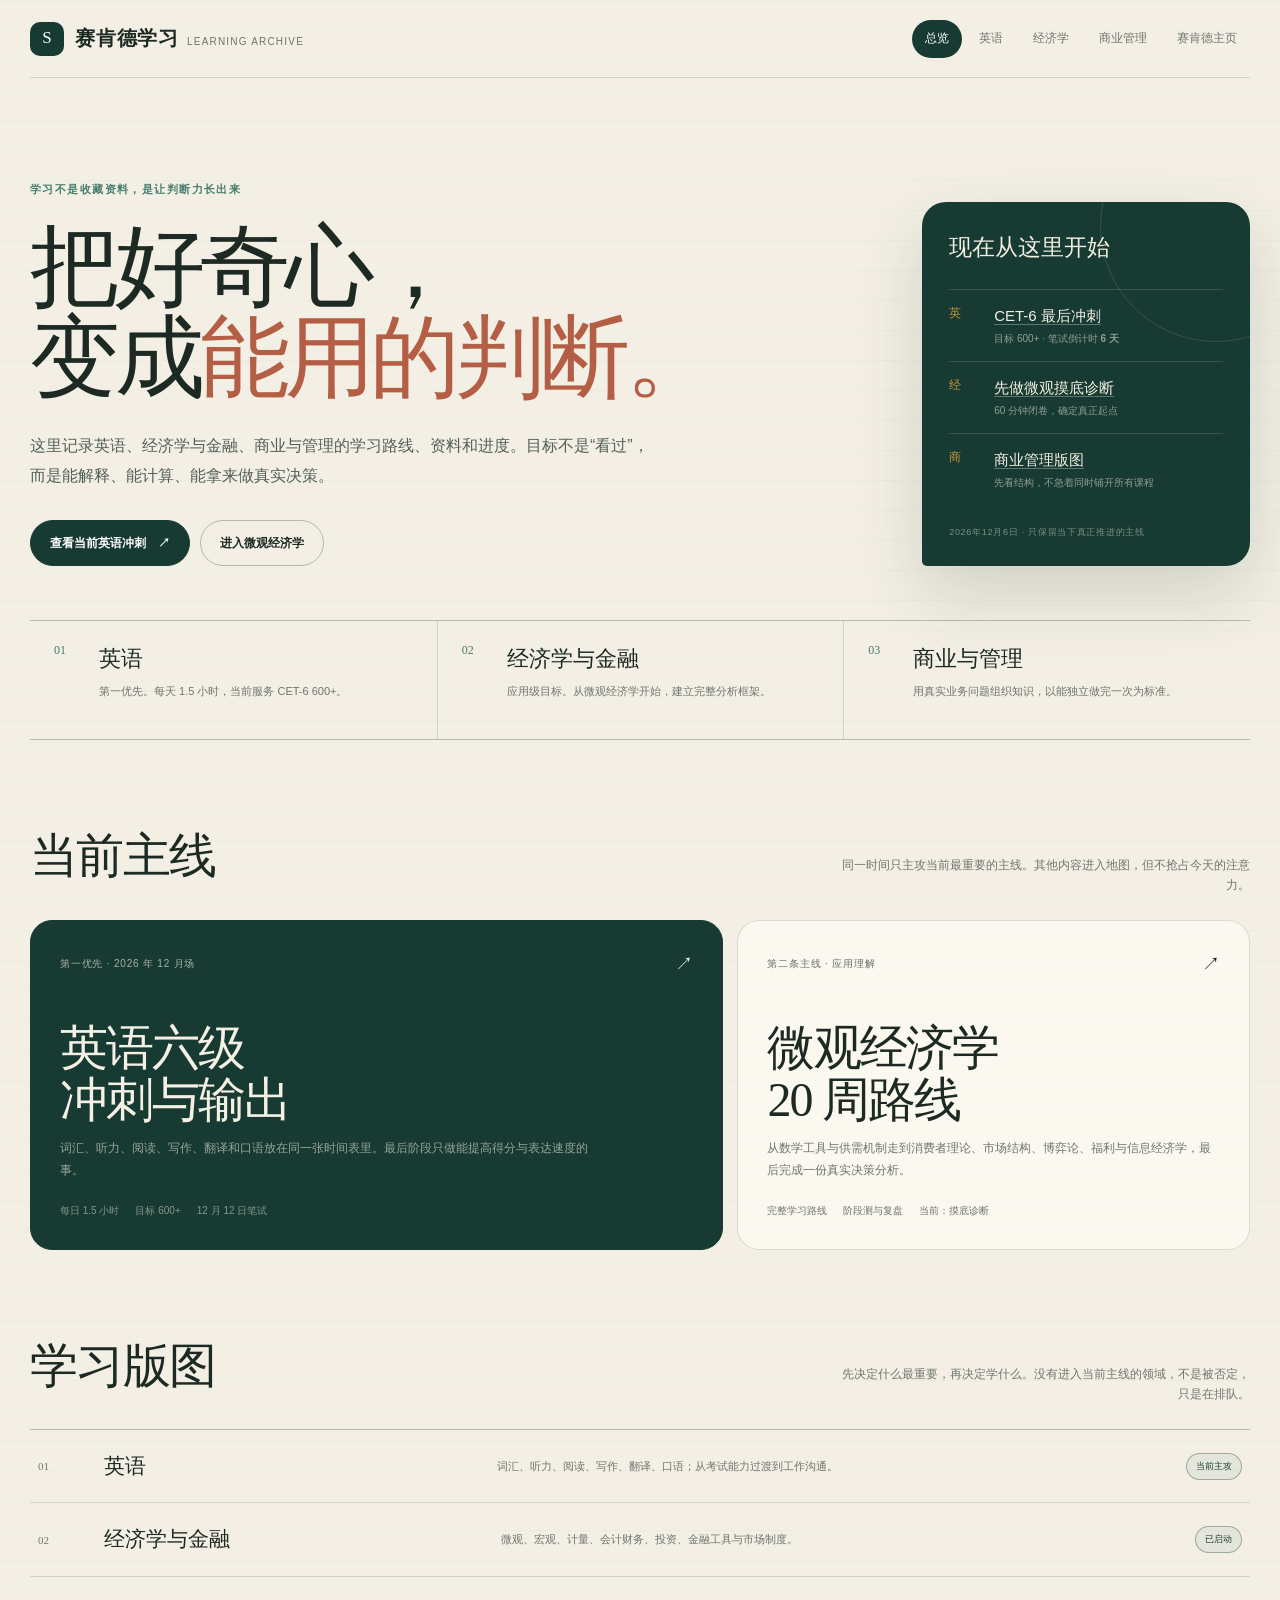
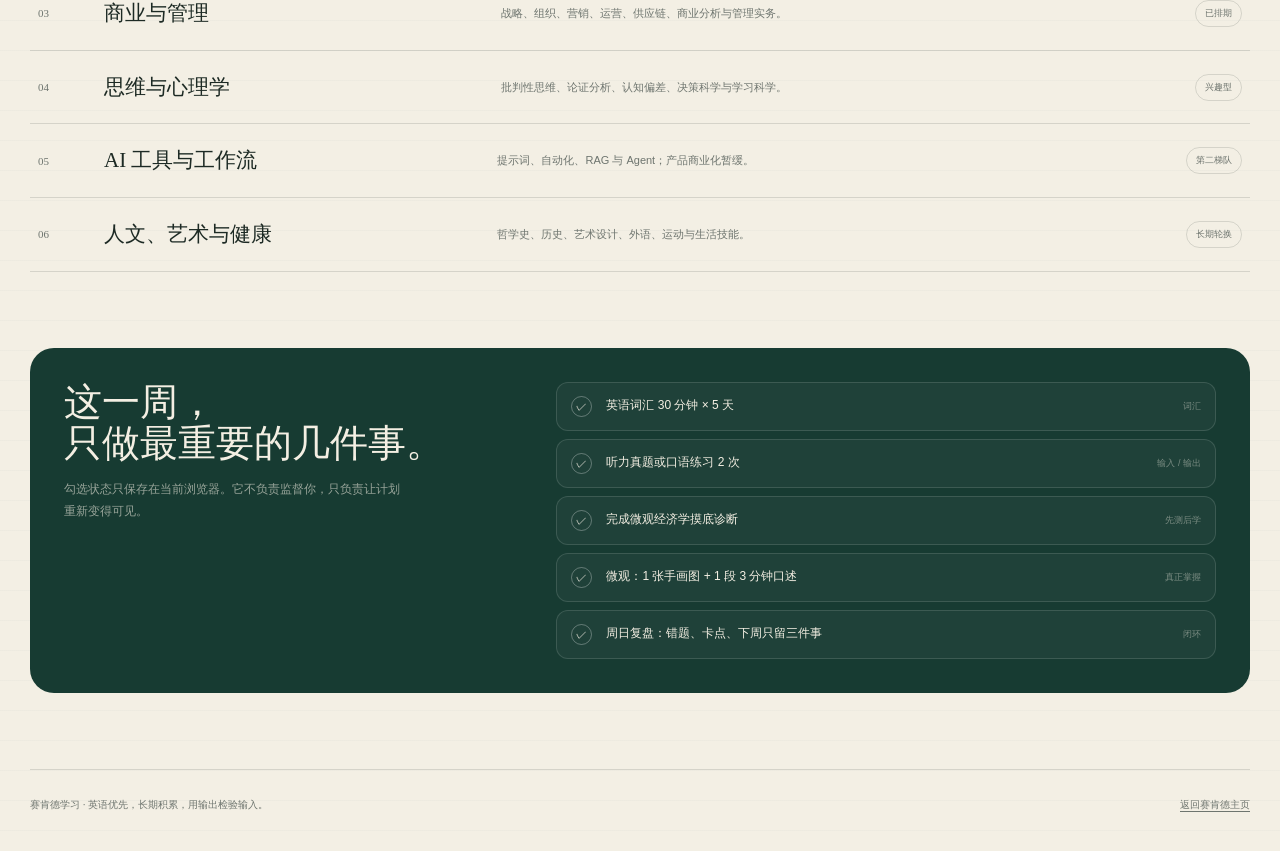
==== commit e2d988d0: "不再显示清单数量" ====
--- a/index.html
+++ b/index.html
@@ -141,7 +141,6 @@
         <div class="weekly-intro">
           <h2 id="weekly-title">这一周，<br />只做最重要的几件事。</h2>
           <p>勾选状态只保存在当前浏览器。它不负责监督你，只负责让计划重新变得可见。</p>
-          <span class="weekly-count" data-check-count>本周进度</span>
         </div>
         <div class="check-list">
           <button class="check-item" type="button" data-check="words" aria-pressed="false"><span class="check-box">✓</span><span>英语词汇 30 分钟 × 5 天</span><small>词汇</small></button>
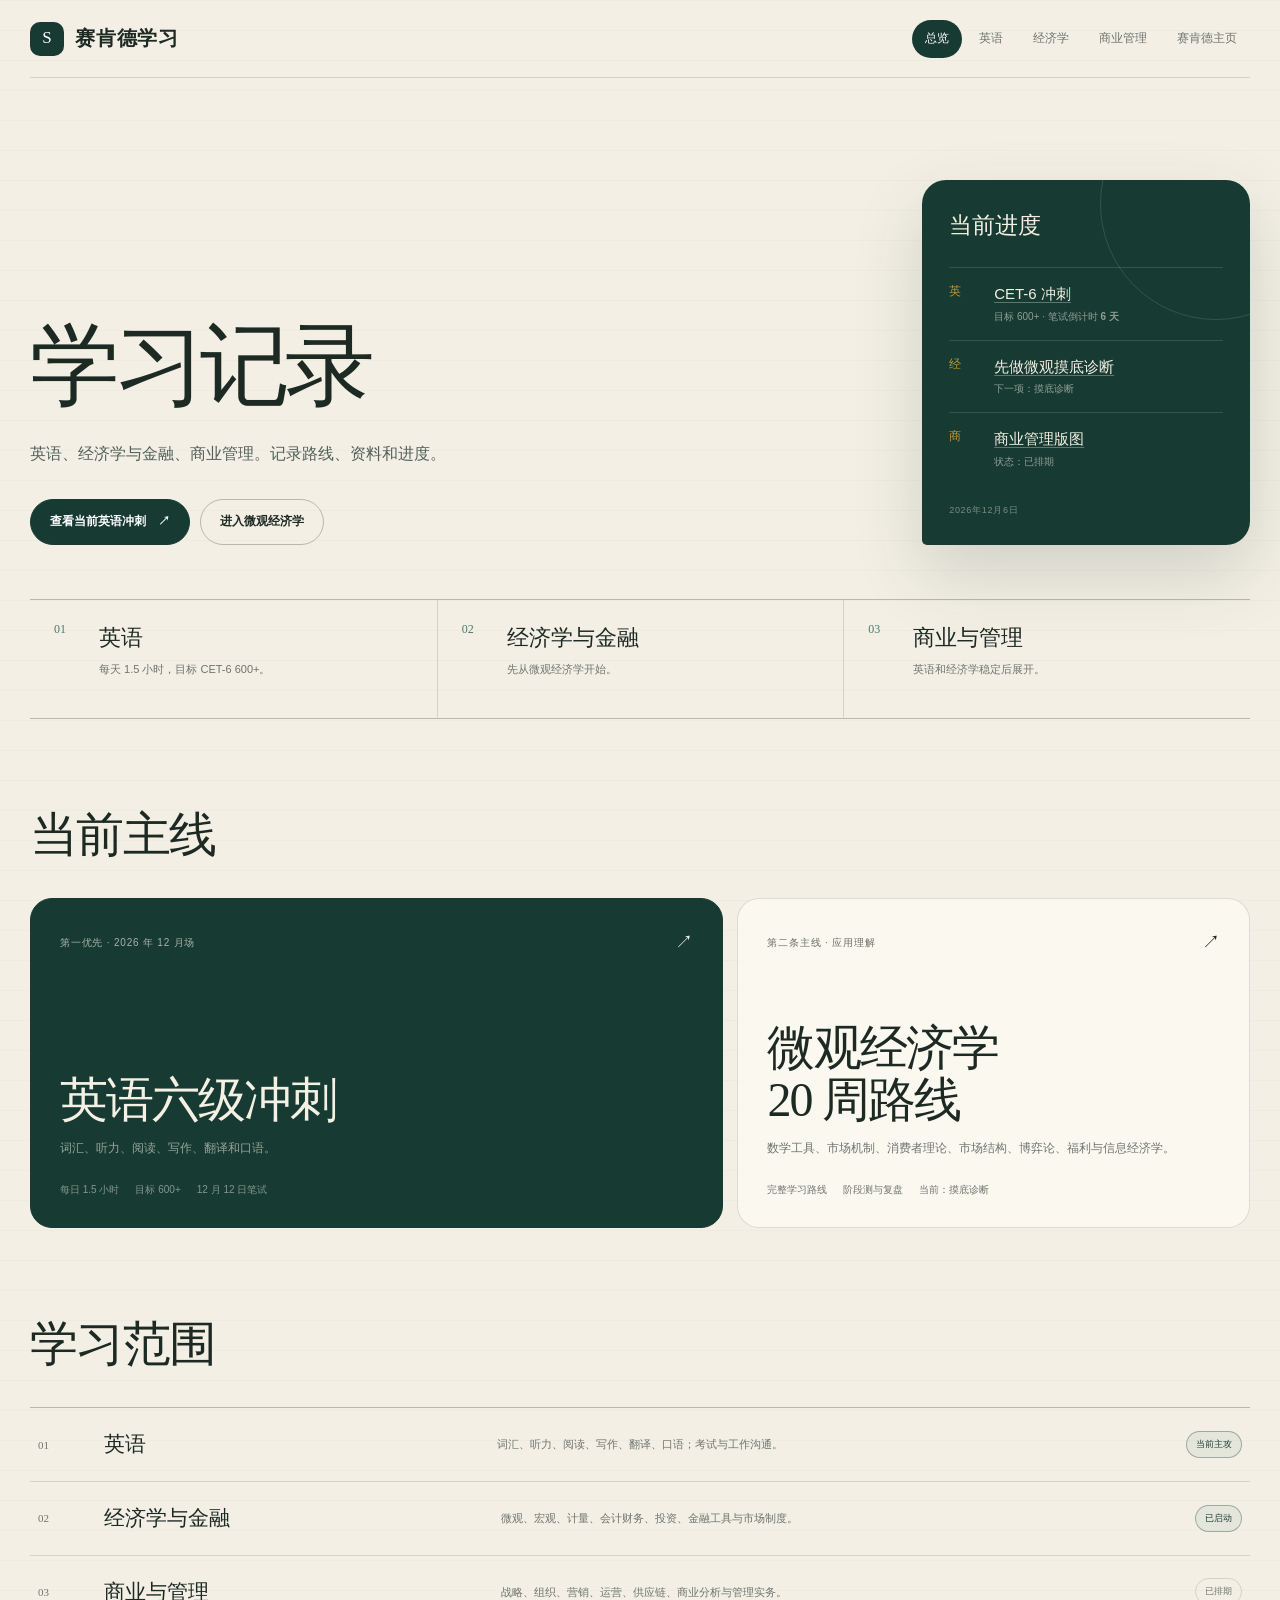
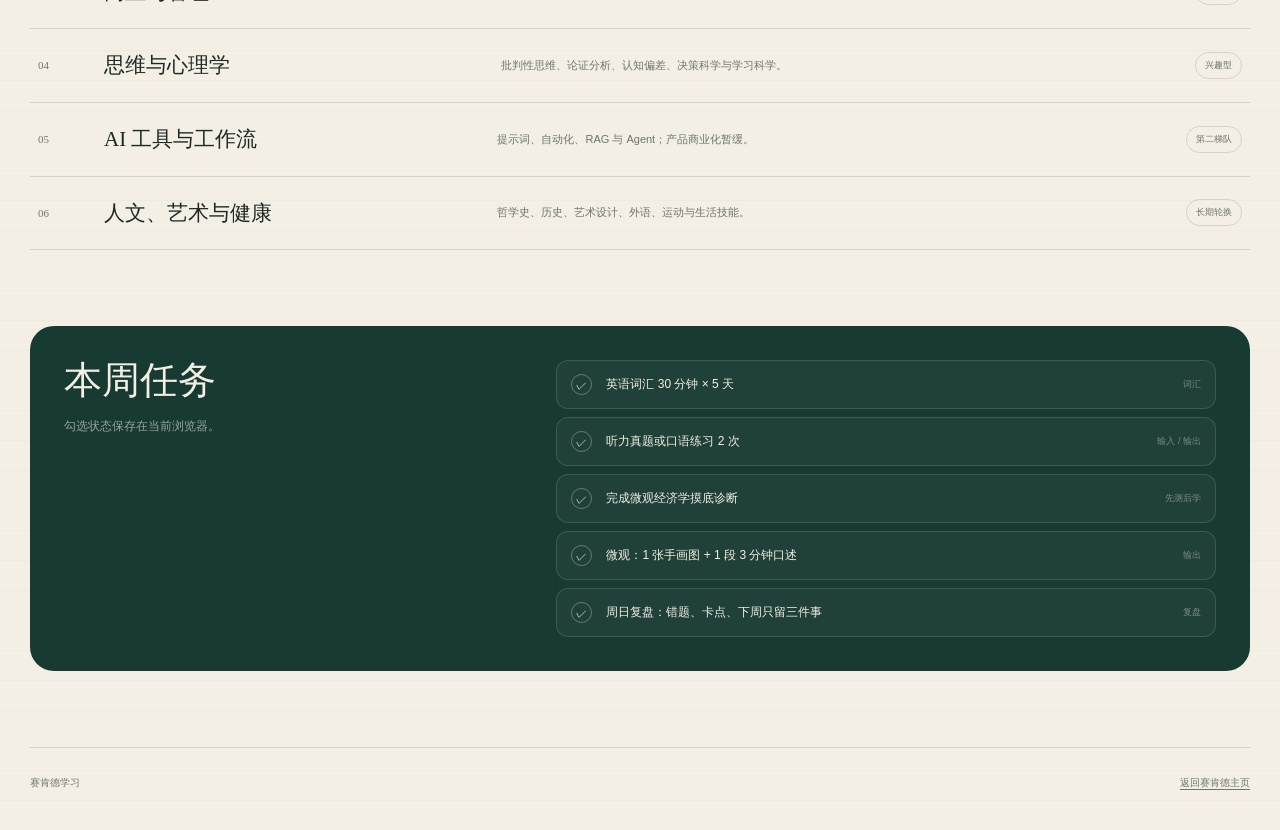
==== commit 428c4fea: "精简学习站文案与页面说明" ====
--- a/index.html
+++ b/index.html
@@ -3,12 +3,12 @@
 <head>
   <meta charset="utf-8" />
   <meta name="viewport" content="width=device-width, initial-scale=1, viewport-fit=cover" />
-  <title>赛肯德学习｜把好奇心变成判断力</title>
-  <meta name="description" content="赛肯德学习站：英语、经济学与金融、商业与管理的长期学习路线、资料与进度。" />
+  <title>赛肯德学习｜英语、经济学与商业管理</title>
+  <meta name="description" content="英语、经济学与金融、商业管理的学习路线、资料与进度。" />
   <meta name="theme-color" content="#f3efe4" />
   <link rel="canonical" href="https://learn.saikende.cn/" />
   <meta property="og:title" content="赛肯德学习" />
-  <meta property="og:description" content="英语、经济学与金融、商业与管理的长期学习档案。" />
+  <meta property="og:description" content="英语、经济学与金融、商业管理的学习记录。" />
   <meta property="og:url" content="https://learn.saikende.cn/" />
   <link rel="icon" href="data:image/svg+xml,%3Csvg xmlns='http://www.w3.org/2000/svg' viewBox='0 0 64 64'%3E%3Crect width='64' height='64' rx='17' fill='%23173b32'/%3E%3Cpath d='M18 18h28v7H18zm0 11h20v7H18zm0 11h28v7H18z' fill='%23f3efe4'/%3E%3C/svg%3E" />
   <link rel="stylesheet" href="./assets/site.css" />
@@ -18,7 +18,7 @@
   <header class="page-wrap site-head">
     <a class="brand" href="/" aria-label="赛肯德学习首页">
       <span class="brand-mark">S</span>
-      <span class="brand-copy"><strong>赛肯德学习</strong><span>LEARNING ARCHIVE</span></span>
+      <span class="brand-copy"><strong>赛肯德学习</strong></span>
     </a>
     <nav class="site-nav" aria-label="主导航">
       <a href="/" aria-current="page">总览</a>
@@ -32,9 +32,8 @@
   <main class="page-wrap">
     <section class="home-hero" aria-labelledby="home-title">
       <div class="hero-copy">
-        <p class="hero-mark">学习不是收藏资料，是让判断力长出来</p>
-        <h1 id="home-title">把好奇心，<br />变成<em>能用的判断。</em></h1>
-        <p class="hero-lead">这里记录英语、经济学与金融、商业与管理的学习路线、资料和进度。目标不是“看过”，而是能解释、能计算、能拿来做真实决策。</p>
+        <h1 id="home-title">学习记录</h1>
+        <p class="hero-lead">英语、经济学与金融、商业管理。记录路线、资料和进度。</p>
         <div class="hero-actions">
           <a class="button button--primary" href="./english/">查看当前英语冲刺 <span aria-hidden="true">↗</span></a>
           <a class="button" href="./economics/microeconomics/">进入微观经济学</a>
@@ -42,56 +41,55 @@
       </div>
 
       <aside class="today-card" aria-labelledby="today-title">
-        <h2 id="today-title">现在从这里开始</h2>
+        <h2 id="today-title">当前进度</h2>
         <ol class="today-list">
           <li>
             <span>英</span>
-            <div><a href="./english/">CET-6 最后冲刺</a><small>目标 600+ · 笔试倒计时 <b data-days-to="2026-12-12">计算中</b></small></div>
+            <div><a href="./english/">CET-6 冲刺</a><small>目标 600+ · 笔试倒计时 <b data-days-to="2026-12-12">计算中</b></small></div>
           </li>
           <li>
             <span>经</span>
-            <div><a href="./economics/microeconomics/diagnostic.html">先做微观摸底诊断</a><small>60 分钟闭卷，确定真正起点</small></div>
+            <div><a href="./economics/microeconomics/diagnostic.html">先做微观摸底诊断</a><small>下一项：摸底诊断</small></div>
           </li>
           <li>
             <span>商</span>
-            <div><a href="./business/">商业管理版图</a><small>先看结构，不急着同时铺开所有课程</small></div>
+            <div><a href="./business/">商业管理版图</a><small>状态：已排期</small></div>
           </li>
         </ol>
-        <p class="today-date"><span data-current-date>今天</span> · 只保留当下真正推进的主线</p>
+        <p class="today-date"><span data-current-date>今天</span></p>
       </aside>
     </section>
 
     <section class="priority-band" aria-label="学习优先级">
       <article class="priority-item">
         <span>01</span>
-        <div><h2>英语</h2><p>第一优先。每天 1.5 小时，当前服务 CET-6 600+。</p></div>
+        <div><h2>英语</h2><p>每天 1.5 小时，目标 CET-6 600+。</p></div>
       </article>
       <article class="priority-item">
         <span>02</span>
-        <div><h2>经济学与金融</h2><p>应用级目标。从微观经济学开始，建立完整分析框架。</p></div>
+        <div><h2>经济学与金融</h2><p>先从微观经济学开始。</p></div>
       </article>
       <article class="priority-item">
         <span>03</span>
-        <div><h2>商业与管理</h2><p>用真实业务问题组织知识，以能独立做完一次为标准。</p></div>
+        <div><h2>商业与管理</h2><p>英语和经济学稳定后展开。</p></div>
       </article>
     </section>
 
     <section class="section" aria-labelledby="focus-title">
       <div class="section-heading">
         <h2 id="focus-title">当前主线</h2>
-        <p>同一时间只主攻当前最重要的主线。其他内容进入地图，但不抢占今天的注意力。</p>
       </div>
       <div class="focus-grid">
         <a class="focus-card focus-card--dark" href="./english/">
           <div class="focus-top"><span class="focus-tag">第一优先 · 2026 年 12 月场</span><span class="focus-arrow" aria-hidden="true">↗</span></div>
-          <h3>英语六级<br />冲刺与输出</h3>
-          <p>词汇、听力、阅读、写作、翻译和口语放在同一张时间表里。最后阶段只做能提高得分与表达速度的事。</p>
+          <h3>英语六级冲刺</h3>
+          <p>词汇、听力、阅读、写作、翻译和口语。</p>
           <div class="focus-meta"><span>每日 1.5 小时</span><span>目标 600+</span><span>12 月 12 日笔试</span></div>
         </a>
         <a class="focus-card" href="./economics/microeconomics/">
           <div class="focus-top"><span class="focus-tag">第二条主线 · 应用理解</span><span class="focus-arrow" aria-hidden="true">↗</span></div>
           <h3>微观经济学<br />20 周路线</h3>
-          <p>从数学工具与供需机制走到消费者理论、市场结构、博弈论、福利与信息经济学，最后完成一份真实决策分析。</p>
+          <p>数学工具、市场机制、消费者理论、市场结构、博弈论、福利与信息经济学。</p>
           <div class="focus-meta"><span>完整学习路线</span><span>阶段测与复盘</span><span>当前：摸底诊断</span></div>
         </a>
       </div>
@@ -99,13 +97,12 @@
 
     <section class="section" id="map" aria-labelledby="map-title">
       <div class="section-heading">
-        <h2 id="map-title">学习版图</h2>
-        <p>先决定什么最重要，再决定学什么。没有进入当前主线的领域，不是被否定，只是在排队。</p>
+        <h2 id="map-title">学习范围</h2>
       </div>
       <ol class="map-list">
         <li class="map-row">
           <span>01</span><h3>英语</h3>
-          <p>词汇、听力、阅读、写作、翻译、口语；从考试能力过渡到工作沟通。</p>
+          <p>词汇、听力、阅读、写作、翻译、口语；考试与工作沟通。</p>
           <span class="map-status map-status--now">当前主攻</span>
         </li>
         <li class="map-row">
@@ -139,22 +136,22 @@
     <section class="section" aria-labelledby="weekly-title">
       <div class="weekly-panel" data-check-group>
         <div class="weekly-intro">
-          <h2 id="weekly-title">这一周，<br />只做最重要的几件事。</h2>
-          <p>勾选状态只保存在当前浏览器。它不负责监督你，只负责让计划重新变得可见。</p>
+          <h2 id="weekly-title">本周任务</h2>
+          <p>勾选状态保存在当前浏览器。</p>
         </div>
         <div class="check-list">
           <button class="check-item" type="button" data-check="words" aria-pressed="false"><span class="check-box">✓</span><span>英语词汇 30 分钟 × 5 天</span><small>词汇</small></button>
           <button class="check-item" type="button" data-check="listening" aria-pressed="false"><span class="check-box">✓</span><span>听力真题或口语练习 2 次</span><small>输入 / 输出</small></button>
           <button class="check-item" type="button" data-check="diagnostic" aria-pressed="false"><span class="check-box">✓</span><span>完成微观经济学摸底诊断</span><small>先测后学</small></button>
-          <button class="check-item" type="button" data-check="micro" aria-pressed="false"><span class="check-box">✓</span><span>微观：1 张手画图 + 1 段 3 分钟口述</span><small>真正掌握</small></button>
-          <button class="check-item" type="button" data-check="review" aria-pressed="false"><span class="check-box">✓</span><span>周日复盘：错题、卡点、下周只留三件事</span><small>闭环</small></button>
+          <button class="check-item" type="button" data-check="micro" aria-pressed="false"><span class="check-box">✓</span><span>微观：1 张手画图 + 1 段 3 分钟口述</span><small>输出</small></button>
+          <button class="check-item" type="button" data-check="review" aria-pressed="false"><span class="check-box">✓</span><span>周日复盘：错题、卡点、下周只留三件事</span><small>复盘</small></button>
         </div>
       </div>
     </section>
   </main>
 
   <footer class="page-wrap site-footer">
-    <p>赛肯德学习 · 英语优先，长期积累，用输出检验输入。</p>
+    <p>赛肯德学习</p>
     <p><a href="https://saikende.cn/">返回赛肯德主页</a></p>
   </footer>
 
